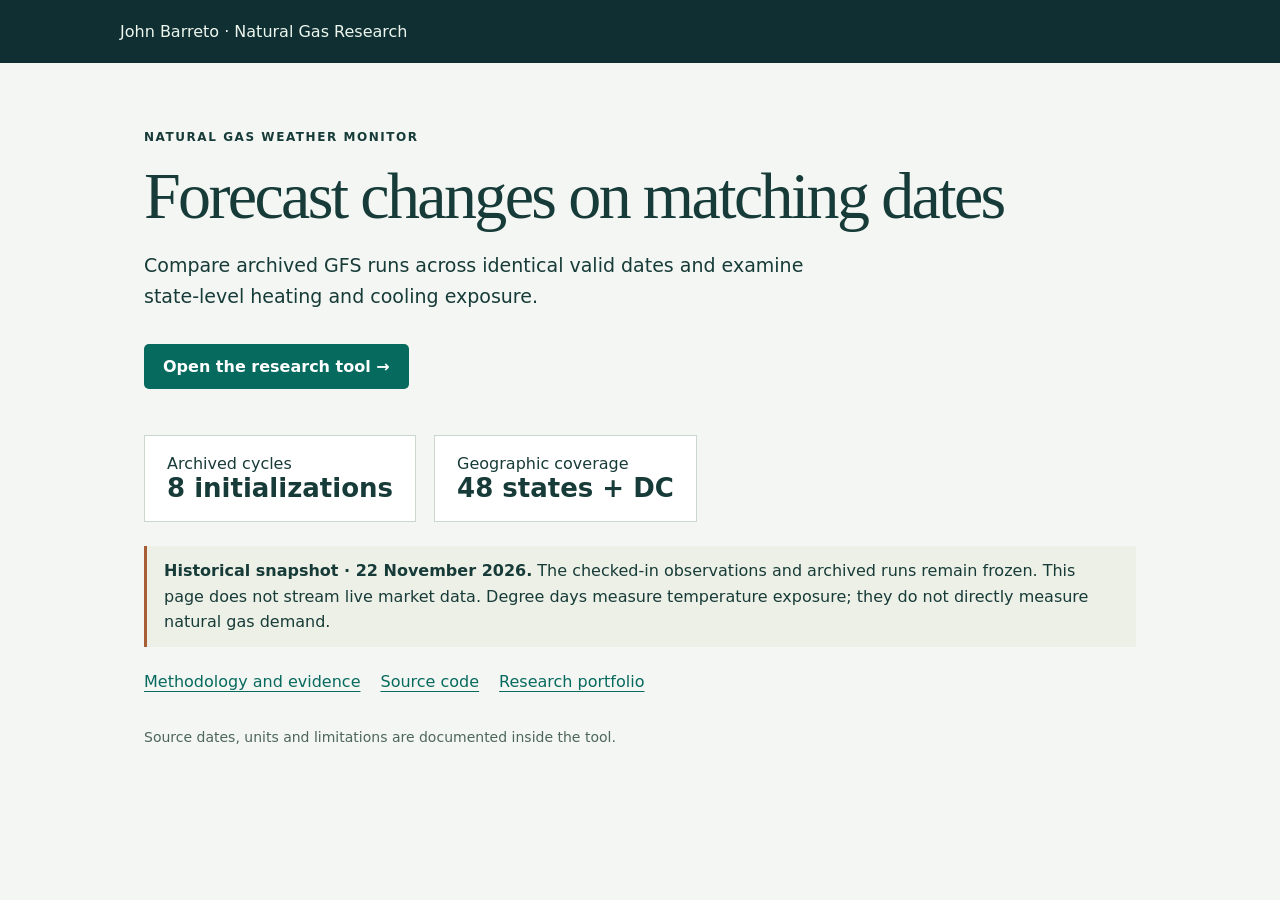
==== index.html @ 23c19cce "Fix 15 weather archive and dashboard issues; add reproducible validation" ====
<!doctype html>
<html lang="en"><head><meta charset="utf-8"><meta name="viewport" content="width=device-width,initial-scale=1"><meta name="description" content="Compare archived GFS runs across identical valid dates and examine state-level heating and cooling exposure."><meta name="theme-color" content="#102f32"><title>Natural Gas Weather Monitor · John Barreto</title>
<style>:root{color-scheme:light;font-family:system-ui,sans-serif;color:#173b38;background:#f3f6f2}*{box-sizing:border-box}body{margin:0}header{padding:22px max(24px,calc((100% - 1040px)/2));background:#102f32;color:#edf7ee}header a{color:inherit}main{max-width:1040px;margin:auto;padding:55px 24px}.eyebrow{text-transform:uppercase;letter-spacing:.13em;font-size:12px;font-weight:700}h1{font:normal clamp(36px,6vw,66px)/1.08 Georgia,serif;letter-spacing:-.04em;margin:16px 0}.intro{font-size:19px;max-width:720px;line-height:1.6}a{color:#076a5e;text-underline-offset:4px}.open{display:inline-block;background:#076a5e;color:white;padding:13px 19px;border-radius:5px;font-weight:650;text-decoration:none;margin:14px 0 22px}.facts{display:flex;flex-wrap:wrap;gap:18px;margin:24px 0}.facts>div{border:1px solid #cbd8ce;padding:18px 22px;min-width:240px;background:white}strong{display:block;font-size:26px}.note{border-left:3px solid #a75d35;padding:12px 17px;line-height:1.6;background:#edf0e6}nav{display:flex;flex-wrap:wrap;gap:20px;margin-top:25px}:focus-visible{outline:3px solid #ad6138;outline-offset:4px}footer{margin-top:38px;color:#4e655e;font-size:14px}.skip{position:absolute;left:8px;top:-80px;background:white;padding:9px}.skip:focus{top:8px}</style></head>
<body><a class="skip" href="#main">Skip to project</a><header>John Barreto · Natural Gas Research</header><main id="main"><p class="eyebrow">Natural Gas Weather Monitor</p><h1>Forecast changes on matching dates</h1><p class="intro">Compare archived GFS runs across identical valid dates and examine state-level heating and cooling exposure.</p><a class="open" href="lab/weather/">Open the research tool →</a><div class="facts"><div><span>Archived cycles</span><strong>8 initializations</strong></div><div><span>Geographic coverage</span><strong>48 states + DC</strong></div></div><p class="note"><b>Historical snapshot · 22 November 2026.</b> The checked-in observations and archived runs remain frozen. This page does not stream live market data. Degree days measure temperature exposure; they do not directly measure natural gas demand.</p><nav aria-label="Project resources"><a href="https://github.com/NeuraX-JB/natural-gas-weather-monitor/blob/main/lab/weather/README.md">Methodology and evidence</a><a href="https://github.com/NeuraX-JB/natural-gas-weather-monitor">Source code</a><a href="https://github.com/NeuraX-JB">Research portfolio</a></nav><footer>Source dates, units and limitations are documented inside the tool.</footer></main></body></html>
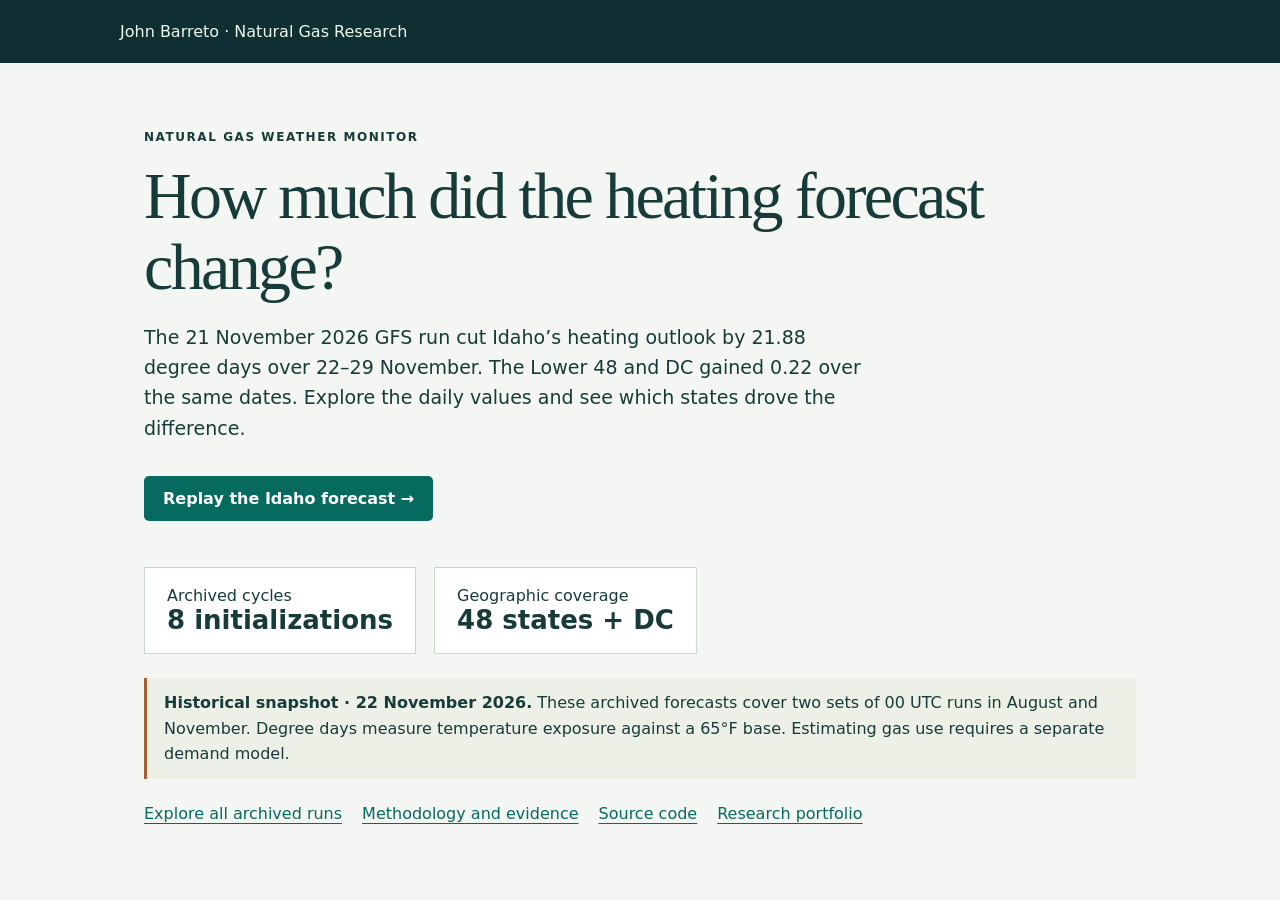
==== commit b07a1d69: "Show how state and national weather revisions diverge in two archived GFS comparisons" ====
--- a/index.html
+++ b/index.html
@@ -1,4 +1,4 @@
 <!doctype html>
 <html lang="en"><head><meta charset="utf-8"><meta name="viewport" content="width=device-width,initial-scale=1"><meta name="description" content="Compare archived GFS runs across identical valid dates and examine state-level heating and cooling exposure."><meta name="theme-color" content="#102f32"><title>Natural Gas Weather Monitor · John Barreto</title>
 <style>:root{color-scheme:light;font-family:system-ui,sans-serif;color:#173b38;background:#f3f6f2}*{box-sizing:border-box}body{margin:0}header{padding:22px max(24px,calc((100% - 1040px)/2));background:#102f32;color:#edf7ee}header a{color:inherit}main{max-width:1040px;margin:auto;padding:55px 24px}.eyebrow{text-transform:uppercase;letter-spacing:.13em;font-size:12px;font-weight:700}h1{font:normal clamp(36px,6vw,66px)/1.08 Georgia,serif;letter-spacing:-.04em;margin:16px 0}.intro{font-size:19px;max-width:720px;line-height:1.6}a{color:#076a5e;text-underline-offset:4px}.open{display:inline-block;background:#076a5e;color:white;padding:13px 19px;border-radius:5px;font-weight:650;text-decoration:none;margin:14px 0 22px}.facts{display:flex;flex-wrap:wrap;gap:18px;margin:24px 0}.facts>div{border:1px solid #cbd8ce;padding:18px 22px;min-width:240px;background:white}strong{display:block;font-size:26px}.note{border-left:3px solid #a75d35;padding:12px 17px;line-height:1.6;background:#edf0e6}nav{display:flex;flex-wrap:wrap;gap:20px;margin-top:25px}:focus-visible{outline:3px solid #ad6138;outline-offset:4px}footer{margin-top:38px;color:#4e655e;font-size:14px}.skip{position:absolute;left:8px;top:-80px;background:white;padding:9px}.skip:focus{top:8px}</style></head>
-<body><a class="skip" href="#main">Skip to project</a><header>John Barreto · Natural Gas Research</header><main id="main"><p class="eyebrow">Natural Gas Weather Monitor</p><h1>Forecast changes on matching dates</h1><p class="intro">Compare archived GFS runs across identical valid dates and examine state-level heating and cooling exposure.</p><a class="open" href="lab/weather/">Open the research tool →</a><div class="facts"><div><span>Archived cycles</span><strong>8 initializations</strong></div><div><span>Geographic coverage</span><strong>48 states + DC</strong></div></div><p class="note"><b>Historical snapshot · 22 November 2026.</b> The checked-in observations and archived runs remain frozen. This page does not stream live market data. Degree days measure temperature exposure; they do not directly measure natural gas demand.</p><nav aria-label="Project resources"><a href="https://github.com/NeuraX-JB/natural-gas-weather-monitor/blob/main/lab/weather/README.md">Methodology and evidence</a><a href="https://github.com/NeuraX-JB/natural-gas-weather-monitor">Source code</a><a href="https://github.com/NeuraX-JB">Research portfolio</a></nav><footer>Source dates, units and limitations are documented inside the tool.</footer></main></body></html>
+<body><a class="skip" href="#main">Skip to project</a><header>John Barreto · Natural Gas Research</header><main id="main"><p class="eyebrow">Natural Gas Weather Monitor</p><h1>How much did the heating forecast change?</h1><p class="intro">The 21 November 2026 GFS run cut Idaho’s heating outlook by 21.88 degree days over 22–29 November. The Lower 48 and DC gained 0.22 over the same dates. Explore the daily values and see which states drove the difference.</p><a class="open" href="lab/weather/?earlier=2026-11-20T00:00:00Z&amp;later=2026-11-21T00:00:00Z&amp;metric=hdd&amp;region=ID">Replay the Idaho forecast →</a><div class="facts"><div><span>Archived cycles</span><strong>8 initializations</strong></div><div><span>Geographic coverage</span><strong>48 states + DC</strong></div></div><p class="note"><b>Historical snapshot · 22 November 2026.</b> These archived forecasts cover two sets of 00 UTC runs in August and November. Degree days measure temperature exposure against a 65°F base. Estimating gas use requires a separate demand model.</p><nav aria-label="Project resources"><a href="lab/weather/">Explore all archived runs</a><a href="https://github.com/NeuraX-JB/natural-gas-weather-monitor/blob/main/lab/weather/README.md">Methodology and evidence</a><a href="https://github.com/NeuraX-JB/natural-gas-weather-monitor">Source code</a><a href="https://github.com/NeuraX-JB">Research portfolio</a></nav></main></body></html>
